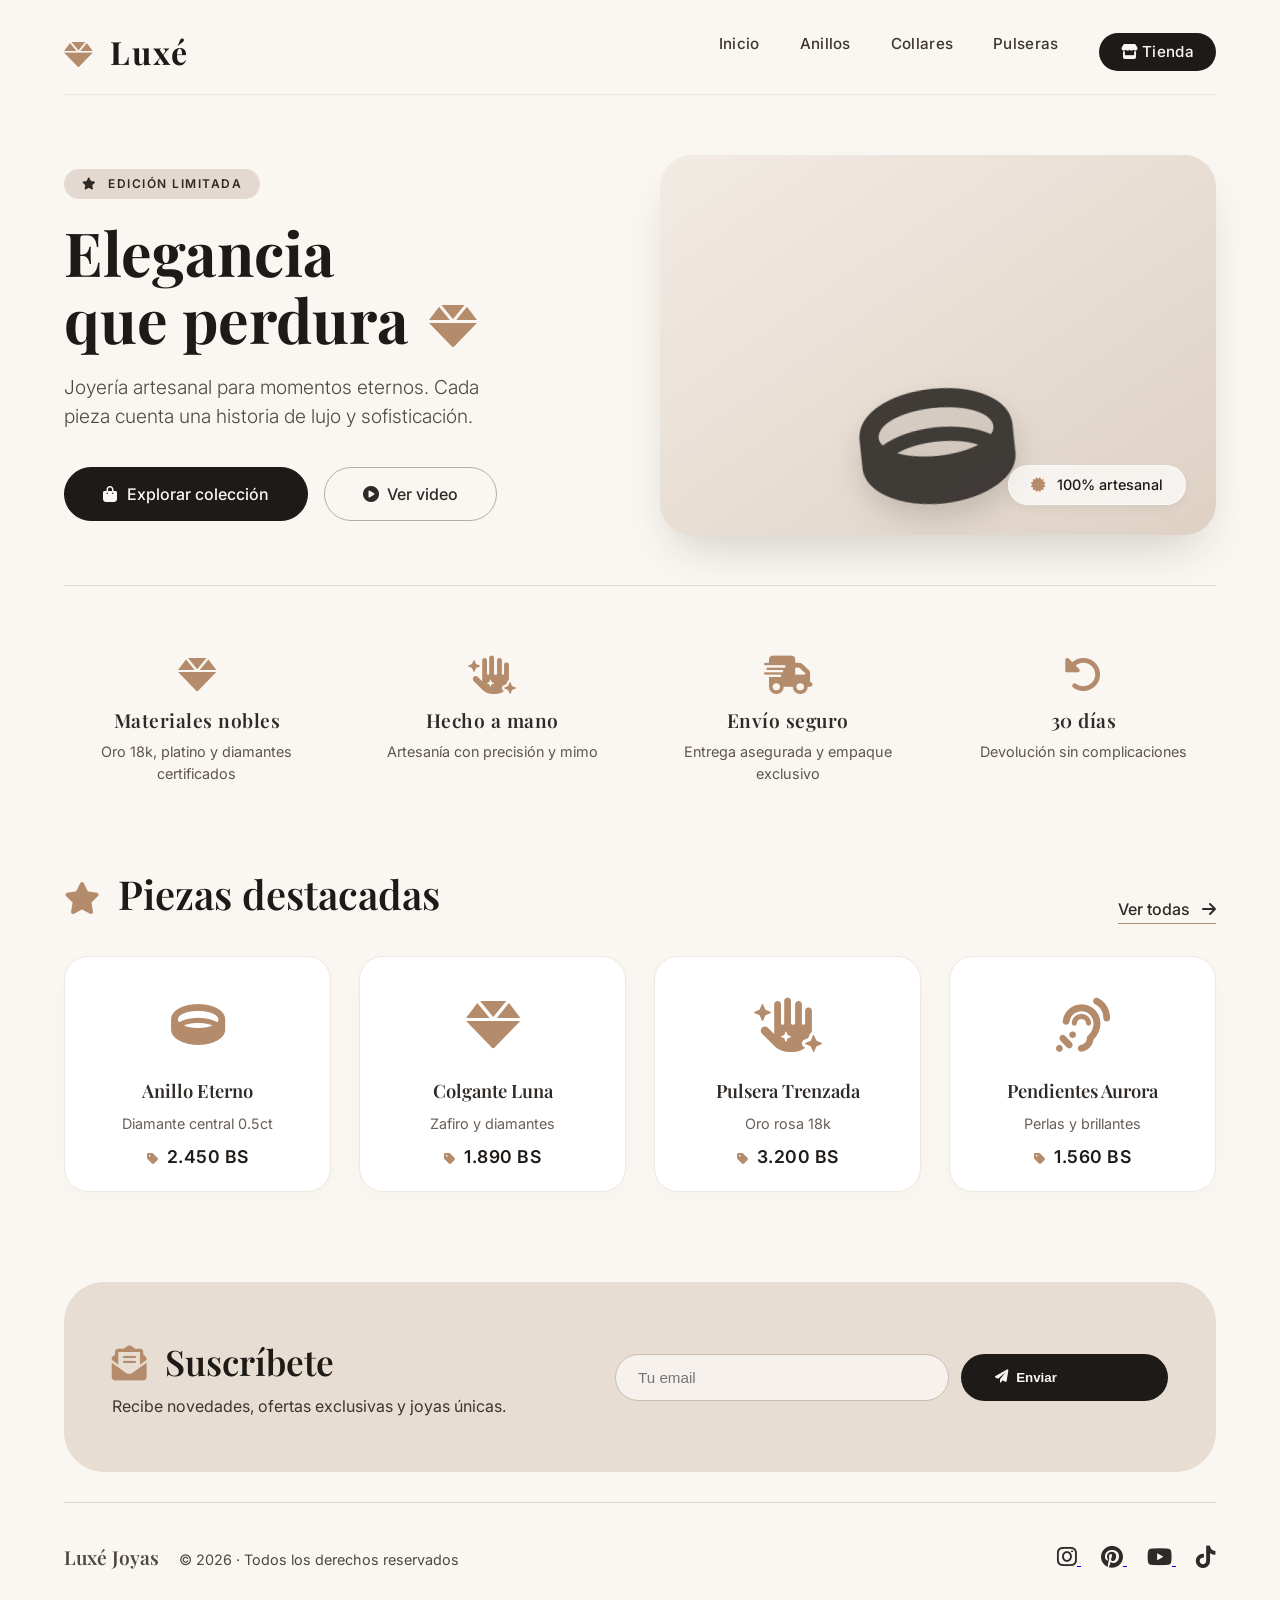
==== Index.html @ b469944e "cambios" ====
<!DOCTYPE html>
<html lang="es">
<head>
  <meta charset="UTF-8">
  <meta name="viewport" content="width=device-width, initial-scale=1.0">
  <title>Luxé Joyas · Landing Page</title>
  <!-- Fuente elegante desde Google Fonts -->
  <link rel="preconnect" href="https://fonts.googleapis.com">
  <link rel="stylesheet" href="Style.css">
  <link rel="preconnect" href="https://fonts.gstatic.com" crossorigin>
  <link href="https://fonts.googleapis.com/css2?family=Playfair+Display:ital,wght@0,400;0,600;0,700;1,400&family=Inter:opsz,wght@14..32,300;14..32,400;14..32,500&display=swap" rel="stylesheet">
  <!-- Font Awesome (íconos) -->
  <link rel="stylesheet" href="https://cdnjs.cloudflare.com/ajax/libs/font-awesome/6.0.0-beta3/css/all.min.css">
  
</head>
<body>
  <div class="container">

    <nav class="navbar">
      <div class="logo">
        <i class="fas fa-gem"></i> Luxé
      </div>
      <div class="nav-links">
        <a href="#">Inicio</a>
        <a href="#">Anillos</a>
        <a href="#">Collares</a>
        <a href="#">Pulseras</a>
        <a href="#" class="nav-cta"><i class="fas fa-store"></i> Tienda</a>
      </div>
    </nav>

    <section class="hero">
      <div class="hero-content">
        <span class="badge"><i class="fas fa-star" style="margin-right: 6px;"></i> Edición limitada</span>
        <h1>
          Elegancia <br>que perdura <i class="fas fa-regular fa-gem"></i>
        </h1>
        <p>
          Joyería artesanal para momentos eternos. Cada pieza cuenta una historia de lujo y sofisticación.
        </p>
        <div class="btn-group">
          <a href="#" class="btn-primary"><i class="fas fa-shopping-bag"></i> Explorar colección</a>
          <a href="#" class="btn-outline"><i class="fas fa-play-circle"></i> Ver video</a>
        </div>
      </div>
      <div class="hero-image">
        <div class="ring-display">
          <i class="fas fa-ring"></i>
        </div>
        <div class="floating-tag">
          <i class="fas fa-certificate"></i> 100% artesanal
        </div>
      </div>
    </section>

    <div class="features">
      <div class="feature-item">
        <i class="fas fa-gem"></i>
        <h4>Materiales nobles</h4>
        <p>Oro 18k, platino y diamantes certificados</p>
      </div>
      <div class="feature-item">
        <i class="fas fa-hand-sparkles"></i>
        <h4>Hecho a mano</h4>
        <p>Artesanía con precisión y mimo</p>
      </div>
      <div class="feature-item">
        <i class="fas fa-truck-fast"></i>
        <h4>Envío seguro</h4>
        <p>Entrega asegurada y empaque exclusivo</p>
      </div>
      <div class="feature-item">
        <i class="fas fa-rotate-left"></i>
        <h4>30 días</h4>
        <p>Devolución sin complicaciones</p>
      </div>
    </div>

    <section class="collection">
      <div class="collection-header">
        <h2><i class="fas fa-regular fa-star"></i> Piezas destacadas</h2>
        <a href="#">Ver todas <i class="fas fa-arrow-right" style="margin-left: 8px;"></i></a>
      </div>
      <div class="card-grid">
        <div class="product-card">
          <div class="icon-gem"><i class="fas fa-ring"></i></div>
          <h4>Anillo Eterno</h4>
          <p>Diamante central 0.5ct</p>
          <div class="price"><i class="fas fa-tag"></i> 2.450 BS</div>
        </div>
        <div class="product-card">
          <div class="icon-gem"><i class="fas fa-gem"></i></div>
          <h4>Colgante Luna</h4>
          <p>Zafiro y diamantes</p>
          <div class="price"><i class="fas fa-tag"></i> 1.890 BS</div>
        </div>
        <div class="product-card">
          <div class="icon-gem"><i class="fas fa-hand-sparkles"></i></div>
          <h4>Pulsera Trenzada</h4>
          <p>Oro rosa 18k</p>
          <div class="price"><i class="fas fa-tag"></i> 3.200 BS</div>
        </div>
        <div class="product-card">
          <div class="icon-gem"><i class="fas fa-ear-listen"></i></div>
          <h4>Pendientes Aurora</h4>
          <p>Perlas y brillantes</p>
          <div class="price"><i class="fas fa-tag"></i> 1.560 BS</div>
        </div>
      </div>
    </section>

    <div class="newsletter">
      <div class="newsletter-text">
        <h3><i class="fas fa-envelope-open-text"></i> Suscríbete</h3>
        <p>Recibe novedades, ofertas exclusivas y joyas únicas.</p>
      </div>
      <div class="newsletter-form">
        <input type="email" placeholder="Tu email" aria-label="Correo electrónico">
        <button type="button"><i class="fas fa-paper-plane"></i> Enviar</button>
      </div>
    </div>

    <!-- FOOTER -->
    <footer class="footer">
      <div>
        <span style="font-family: 'Playfair Display', serif; font-weight: 600; font-size: 1.2rem;">Luxé Joyas</span> 
        <span style="margin-left: 16px;">© 2026 · Todos los derechos reservados</span>
      </div>
      <div class="social">
        <a href="https://www.instagram.com/luxejoyas/" target="_blank" rel="noopener noreferrer">
          <i class="fab fa-instagram"></i>
        </a>
        <a href="https://www.pinterest.com/luxejoyas/" target="_blank" rel="noopener noreferrer">
          <i class="fab fa-pinterest"></i>
        </a>
        <a href="https://www.youtube.com/luxejoyas" target="_blank" rel="noopener noreferrer">
          <i class="fab fa-youtube"></i>
        </a>
        <a href="https://www.tiktok.com/@luxejoyas" target="_blank" rel="noopener noreferrer">
          <i class="fab fa-tiktok"></i>
        </a>
      </div>
    </footer>

  </div>
</body>
</html>
---- Style.css ----
* {
      margin: 0;
      padding: 0;
      box-sizing: border-box;
    }

    body {
      background-color: #faf7f2;
      color: #2e2a27;
      font-family: 'Inter', sans-serif;
      line-height: 1.5;
    }

    .container {
      max-width: 1200px;
      margin: 0 auto;
      padding: 0 24px;
    }

    /* HEADER / NAV */
    .navbar {
      display: flex;
      justify-content: space-between;
      align-items: center;
      padding: 28px 0 18px;
      border-bottom: 1px solid rgba(44, 38, 34, 0.08);
      flex-wrap: wrap;
    }

    .logo {
      font-family: 'Playfair Display', serif;
      font-weight: 700;
      font-size: 2rem;
      letter-spacing: 2px;
      color: #1e1a17;
    }
    .logo i {
      color: #b48b6b;
      margin-right: 6px;
      font-size: 1.8rem;
    }

    .nav-links {
      display: flex;
      gap: 2.5rem;
      font-weight: 500;
      font-size: 0.95rem;
      letter-spacing: 0.3px;
      color: #3d3530;
    }
    .nav-links a {
      text-decoration: none;
      color: inherit;
      transition: color 0.2s;
    }
    .nav-links a:hover {
      color: #b48b6b;
    }
    .nav-cta {
      background: #1e1a17;
      color: #faf7f2 !important;
      padding: 8px 22px;
      border-radius: 40px;
      font-weight: 500;
      transition: background 0.25s;
    }
    .nav-cta:hover {
      background: #b48b6b !important;
      color: #1e1a17 !important;
    }

    /* HERO */
    .hero {
      display: flex;
      flex-wrap: wrap;
      align-items: center;
      justify-content: space-between;
      padding: 60px 0 40px;
      gap: 40px;
    }

    .hero-content {
      flex: 1 1 45%;
    }

    .hero-content .badge {
      display: inline-block;
      background: #e4d9d0;
      color: #2e2a27;
      padding: 6px 18px;
      border-radius: 40px;
      font-size: 0.75rem;
      font-weight: 600;
      letter-spacing: 1.5px;
      text-transform: uppercase;
      margin-bottom: 20px;
    }

    .hero-content h1 {
      font-family: 'Playfair Display', serif;
      font-size: 3.8rem;
      font-weight: 700;
      line-height: 1.1;
      margin-bottom: 20px;
      color: #1e1a17;
    }
    .hero-content h1 i {
      color: #b48b6b;
      font-size: 3rem;
      margin-left: 6px;
    }
    .hero-content p {
      font-size: 1.2rem;
      color: #4f4741;
      max-width: 460px;
      margin-bottom: 36px;
      font-weight: 300;
    }

    .btn-group {
      display: flex;
      flex-wrap: wrap;
      gap: 16px;
    }

    .btn-primary {
      background: #1e1a17;
      color: #faf7f2;
      padding: 14px 38px;
      border-radius: 60px;
      font-weight: 500;
      text-decoration: none;
      transition: all 0.25s;
      display: inline-flex;
      align-items: center;
      gap: 10px;
      border: 1px solid #1e1a17;
    }
    .btn-primary i {
      font-size: 1rem;
    }
    .btn-primary:hover {
      background: #b48b6b;
      border-color: #b48b6b;
      color: #1e1a17;
    }

    .btn-outline {
      background: transparent;
      color: #2e2a27;
      padding: 14px 38px;
      border-radius: 60px;
      font-weight: 500;
      text-decoration: none;
      border: 1px solid #b9ada3;
      transition: all 0.25s;
      display: inline-flex;
      align-items: center;
      gap: 8px;
    }
    .btn-outline:hover {
      background: #1e1a17;
      color: #faf7f2;
      border-color: #1e1a17;
    }

    .hero-image {
      flex: 1 1 45%;
      background: #e8ddd2;
      border-radius: 32px;
      padding: 18px 18px 0 18px;
      box-shadow: 0 24px 48px -16px rgba(30, 26, 23, 0.2);
      display: flex;
      justify-content: center;
      align-items: flex-end;
      min-height: 380px;
      background-image: linear-gradient(145deg, #f2ebe4 0%, #ded1c4 100%);
      position: relative;
      overflow: hidden;
    }

    .hero-image .ring-display {
      font-size: 8rem;
      color: #2e2a27;
      opacity: 0.9;
      text-shadow: 0 8px 20px rgba(0,0,0,0.08);
      transform: rotate(-6deg) scale(1.2);
      margin-bottom: -10px;
    }
    .hero-image .ring-display i {
      filter: drop-shadow(0 12px 16px rgba(0,0,0,0.1));
    }
    .hero-image .floating-tag {
      position: absolute;
      bottom: 30px;
      right: 30px;
      background: rgba(255, 255, 255, 0.7);
      backdrop-filter: blur(8px);
      padding: 8px 22px;
      border-radius: 50px;
      font-size: 0.9rem;
      font-weight: 500;
      color: #1e1a17;
      box-shadow: 0 4px 12px rgba(0,0,0,0.04);
      border: 1px solid rgba(255,255,255,0.5);
    }
    .hero-image .floating-tag i {
      color: #b48b6b;
      margin-right: 8px;
    }

    /* SECCIÓN CARACTERÍSTICAS */
    .features {
      padding: 70px 0 50px;
      display: flex;
      flex-wrap: wrap;
      justify-content: space-between;
      gap: 30px;
      border-top: 1px solid #e3d9d0;
      margin-top: 10px;
    }
    .feature-item {
      flex: 1 1 180px;
      text-align: center;
    }
    .feature-item i {
      font-size: 2.4rem;
      color: #b48b6b;
      margin-bottom: 12px;
    }
    .feature-item h4 {
      font-family: 'Playfair Display', serif;
      font-weight: 600;
      font-size: 1.2rem;
      letter-spacing: 0.5px;
    }
    .feature-item p {
      font-size: 0.9rem;
      color: #5f554d;
      margin-top: 6px;
    }

    /* COLECCIÓN DESTACADA */
    .collection {
      padding: 30px 0 50px;
    }
    .collection-header {
      display: flex;
      justify-content: space-between;
      align-items: flex-end;
      flex-wrap: wrap;
      margin-bottom: 32px;
    }
    .collection-header h2 {
      font-family: 'Playfair Display', serif;
      font-size: 2.5rem;
      font-weight: 600;
      color: #1e1a17;
    }
    .collection-header h2 i {
      color: #b48b6b;
      font-size: 2rem;
      margin-right: 8px;
    }
    .collection-header a {
      color: #2e2a27;
      font-weight: 500;
      text-decoration: none;
      border-bottom: 1px solid #b48b6b;
      padding-bottom: 2px;
    }
    .collection-header a:hover {
      color: #b48b6b;
    }

    .card-grid {
      display: grid;
      grid-template-columns: repeat(auto-fit, minmax(200px, 1fr));
      gap: 28px;
    }
    .product-card {
      background: #ffffff;
      border-radius: 24px;
      padding: 28px 16px 20px;
      box-shadow: 0 4px 16px rgba(0,0,0,0.02);
      transition: all 0.25s ease;
      text-align: center;
      border: 1px solid #f0e8e0;
    }
    .product-card:hover {
      transform: translateY(-6px);
      box-shadow: 0 18px 30px -12px rgba(30, 26, 23, 0.12);
      border-color: #dccfc4;
    }
    .product-card .icon-gem {
      font-size: 3.4rem;
      color: #b48b6b;
      margin-bottom: 10px;
    }
    .product-card h4 {
      font-family: 'Playfair Display', serif;
      font-weight: 600;
      font-size: 1.15rem;
    }
    .product-card p {
      color: #6b5f56;
      font-size: 0.9rem;
      margin: 8px 0 10px;
    }
    .product-card .price {
      font-weight: 600;
      color: #1e1a17;
      font-size: 1.1rem;
      letter-spacing: 0.5px;
    }
    .product-card .price i {
      color: #b48b6b;
      font-size: 0.8rem;
      margin-right: 4px;
    }

    /* NEWSLETTER / SUSCRIPCIÓN */
    .newsletter {
      background: #e8ddd2;
      border-radius: 40px;
      padding: 54px 48px;
      margin: 40px 0 30px;
      display: flex;
      flex-wrap: wrap;
      align-items: center;
      justify-content: space-between;
      gap: 30px;
    }
    .newsletter-text {
      flex: 1 1 260px;
    }
    .newsletter-text h3 {
      font-family: 'Playfair Display', serif;
      font-size: 2.2rem;
      font-weight: 600;
      color: #1e1a17;
    }
    .newsletter-text h3 i {
      color: #b48b6b;
      margin-right: 10px;
    }
    .newsletter-text p {
      color: #3d3530;
      margin-top: 6px;
    }
    .newsletter-form {
      display: flex;
      flex-wrap: wrap;
      gap: 12px;
      flex: 1 1 340px;
    }
    .newsletter-form input {
      flex: 2 1 180px;
      padding: 14px 22px;
      border-radius: 60px;
      border: 1px solid #cbbcb0;
      background: rgba(255, 255, 255, 0.6);
      backdrop-filter: blur(4px);
      font-size: 0.95rem;
      outline: none;
      transition: 0.2s;
    }
    .newsletter-form input:focus {
      border-color: #b48b6b;
      background: #ffffff;
    }
    .newsletter-form button {
      background: #1e1a17;
      color: #faf7f2;
      border: none;
      padding: 14px 34px;
      border-radius: 60px;
      font-weight: 600;
      cursor: pointer;
      transition: 0.2s;
      display: flex;
      align-items: center;
      gap: 8px;
      flex: 1 1 auto;
    }
    .newsletter-form button:hover {
      background: #b48b6b;
      color: #1e1a17;
    }

    /* FOOTER */
    .footer {
      padding: 40px 0 30px;
      display: flex;
      flex-wrap: wrap;
      justify-content: space-between;
      align-items: center;
      border-top: 1px solid #ddd2c7;
      margin-top: 20px;
      color: #4f4741;
      font-size: 0.9rem;
    }
    .footer .social i {
      font-size: 1.4rem;
      margin-left: 20px;
      color: #2e2a27;
      transition: color 0.2s;
      cursor: default;
    }
    .footer .social i:hover {
      color: #b48b6b;
    }

    /* responsive */
    @media (max-width: 800px) {
      .hero-content h1 {
        font-size: 2.8rem;
      }
      .navbar {
        flex-direction: column;
        gap: 16px;
        align-items: flex-start;
      }
      .nav-links {
        flex-wrap: wrap;
        gap: 1.2rem;
      }
      .hero {
        flex-direction: column;
        padding: 20px 0;
      }
      .hero-image {
        min-height: 260px;
        width: 100%;
      }
      .hero-image .ring-display {
        font-size: 5rem;
      }
      .newsletter {
        padding: 32px 24px;
      }
      .collection-header h2 {
        font-size: 2rem;
      }
    }
    @media (max-width: 480px) {
      .hero-content h1 {
        font-size: 2.2rem;
      }
      .btn-primary, .btn-outline {
        padding: 12px 24px;
        font-size: 0.9rem;
      }
    }
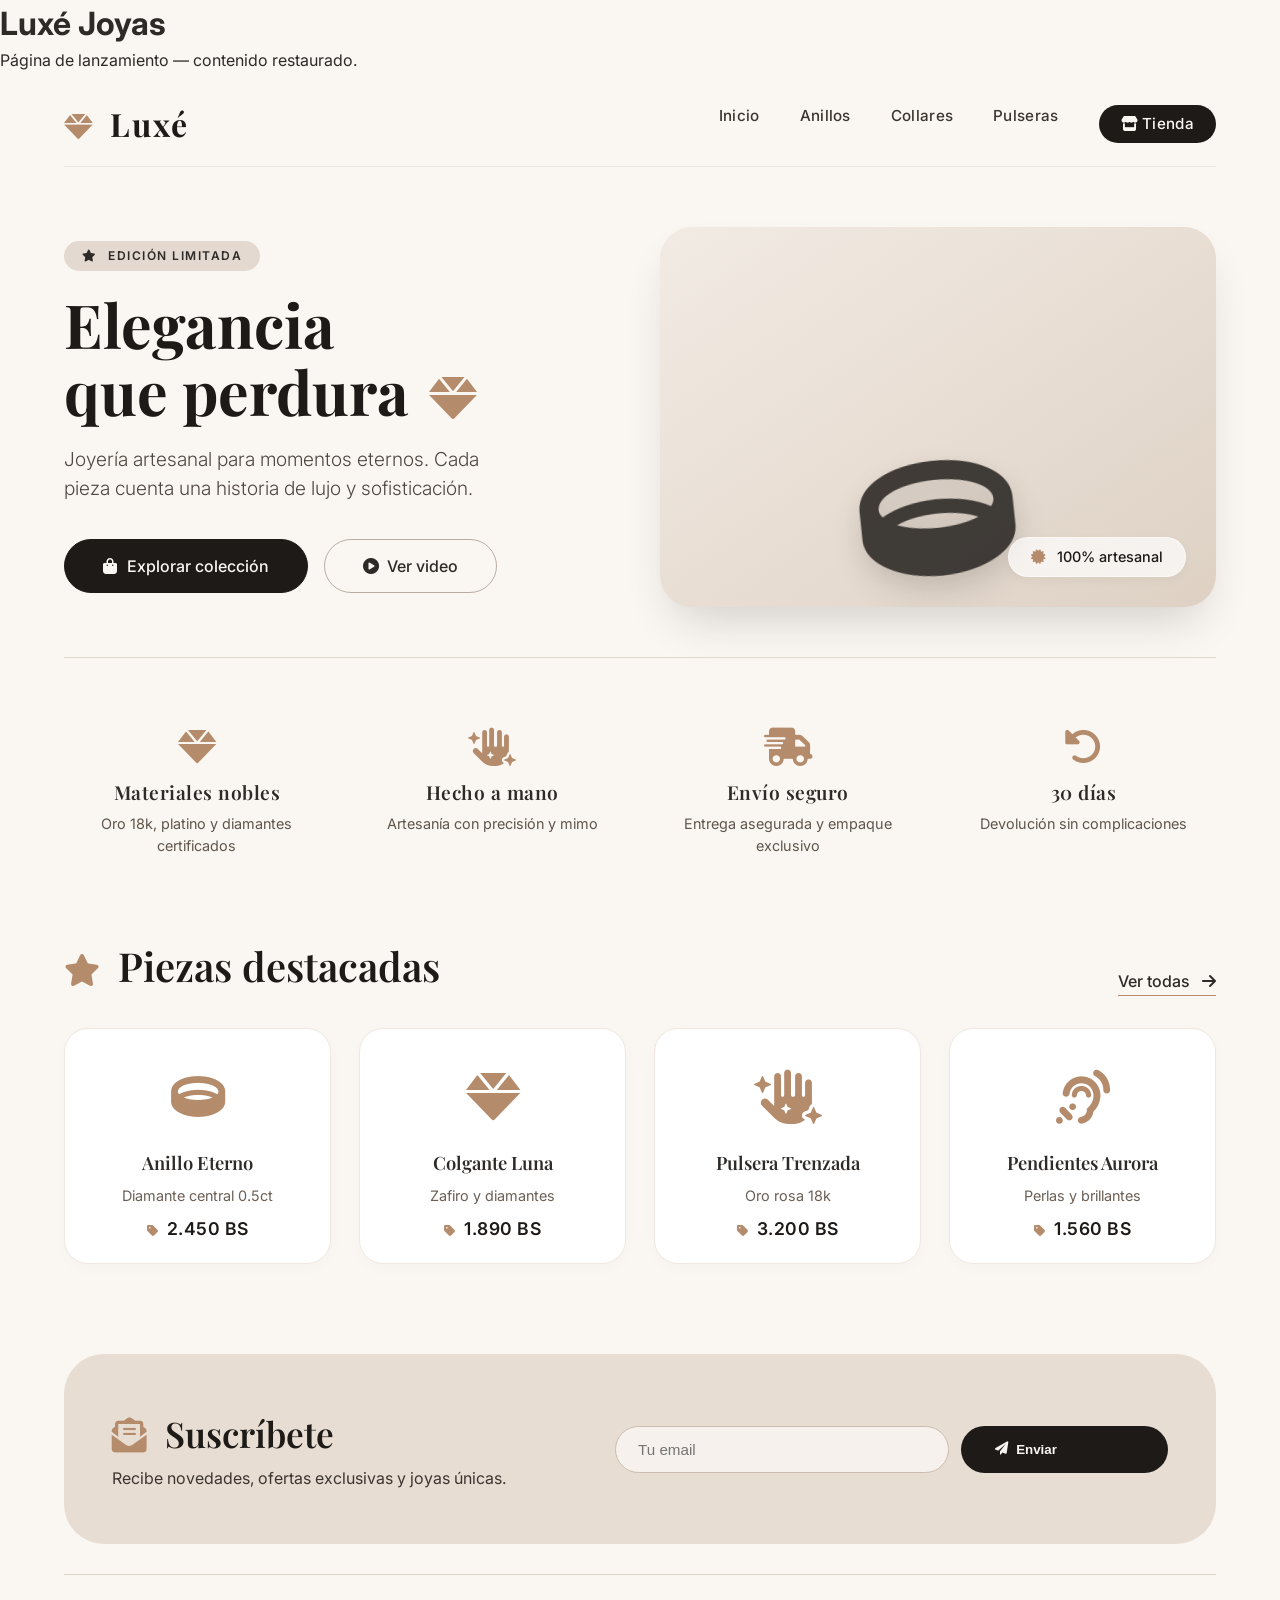
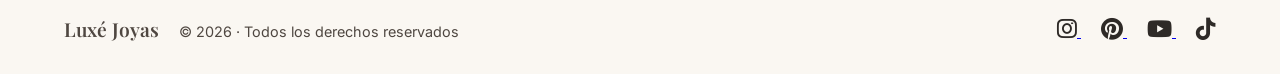
==== commit 94cc1452: "Add index.html (restore homepage)" ====
--- a/Index.html
+++ b/Index.html
@@ -1,3 +1,18 @@
+<!DOCTYPE html>
+<html lang="es">
+<head>
+  <meta charset="UTF-8">
+  <meta name="viewport" content="width=device-width, initial-scale=1.0">
+  <title>Luxé Joyas · Landing Page</title>
+  <link rel="stylesheet" href="Style.css">
+</head>
+<body>
+  <main>
+    <h1>Luxé Joyas</h1>
+    <p>Página de lanzamiento — contenido restaurado.</p>
+  </main>
+</body>
+</html>
 <!DOCTYPE html>
 <html lang="es">
 <head>
@@ -144,4 +159,4 @@
 
   </div>
 </body>
-</html>+</html>
